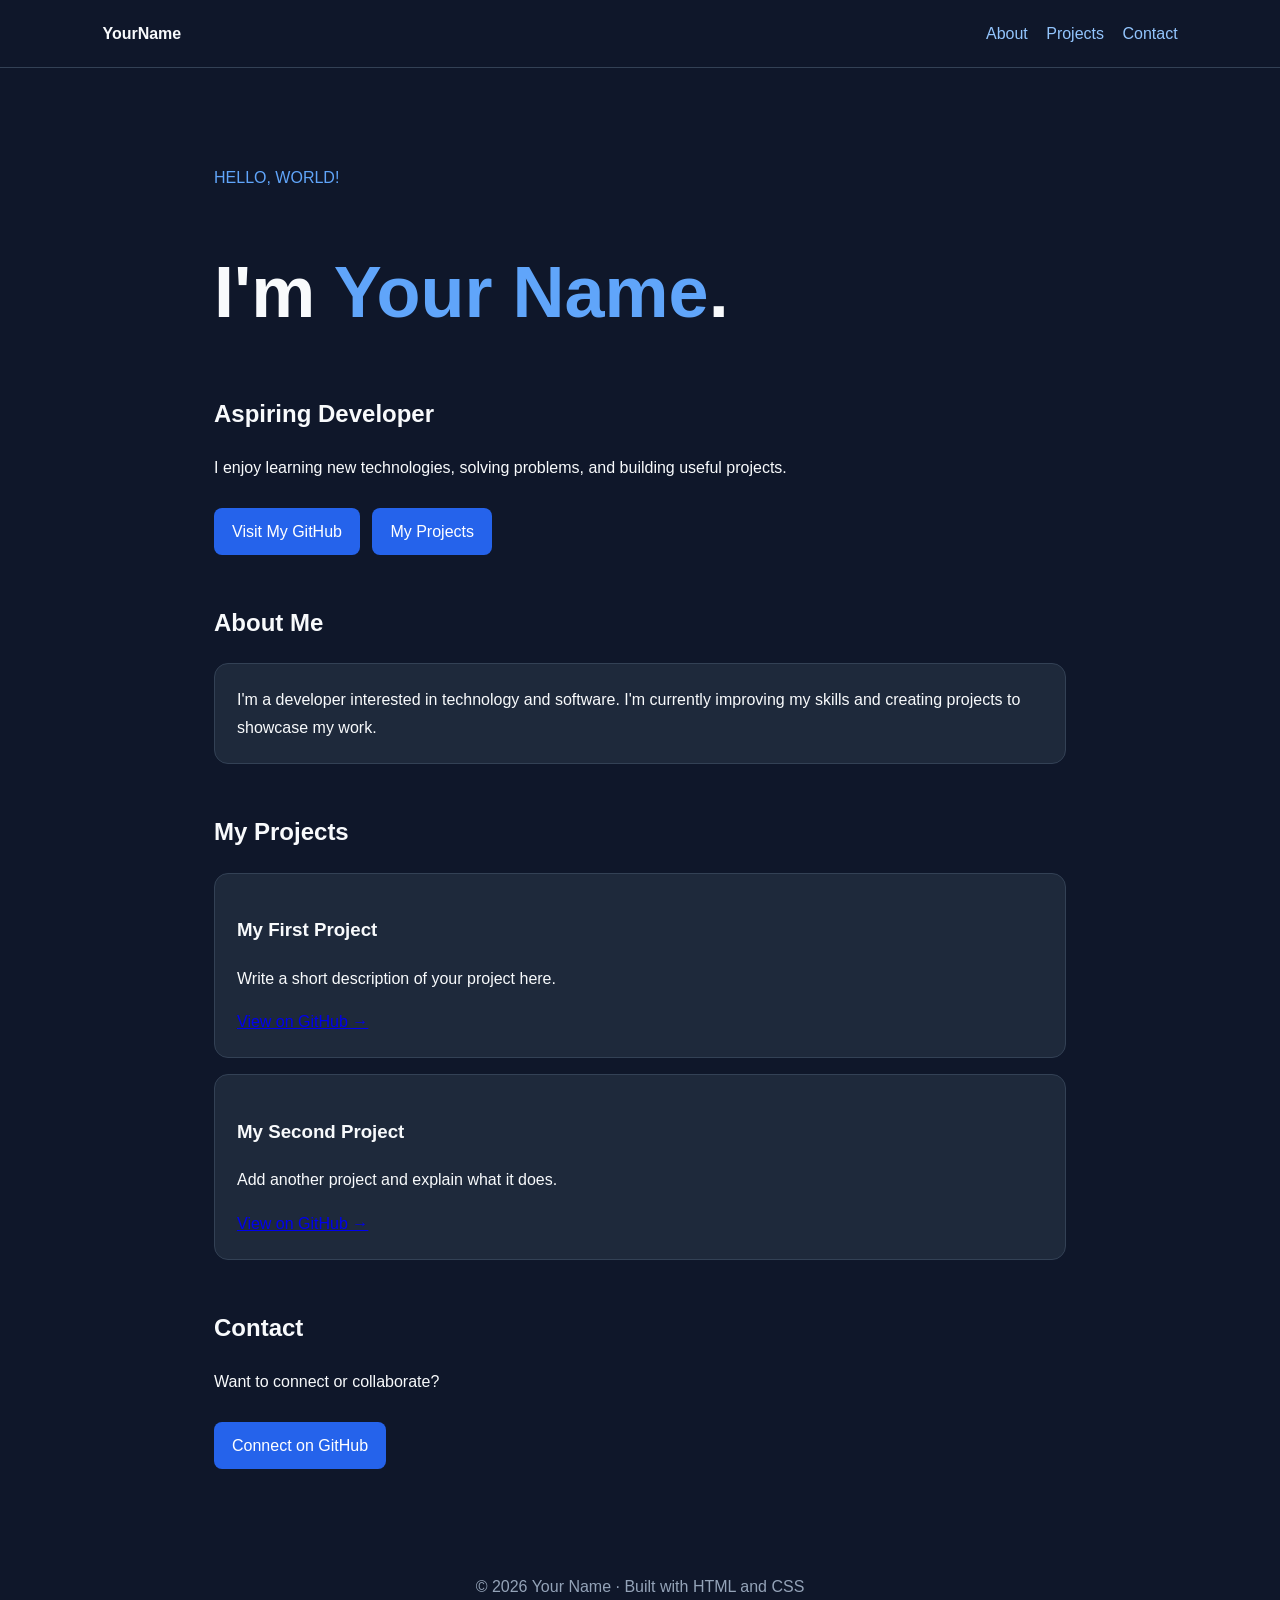
==== index.html @ 6947a916 "Create initial portfolio HTML structure This HTML file serves as a personal portfolio, showcasing th" ====
<!DOCTYPE html>
<html lang="en">
<head>
  <meta charset="UTF-8">
  <meta name="viewport" content="width=device-width, initial-scale=1.0">
  <title>Your Name | Portfolio</title>
  <style>
    * { box-sizing: border-box; }

    body {
      margin: 0;
      font-family: Arial, sans-serif;
      background: #0f172a;
      color: #f8fafc;
      line-height: 1.7;
    }

    nav {
      padding: 20px 8%;
      display: flex;
      justify-content: space-between;
      align-items: center;
      border-bottom: 1px solid #334155;
    }

    nav a, .button {
      color: #93c5fd;
      text-decoration: none;
      margin-left: 14px;
    }

    main {
      max-width: 900px;
      margin: auto;
      padding: 80px 24px;
    }

    h1 { font-size: clamp(2.5rem, 7vw, 4.5rem); line-height: 1.15; }
    h2 { margin-top: 48px; }
    .highlight { color: #60a5fa; }

    .card {
      background: #1e293b;
      padding: 22px;
      border-radius: 14px;
      margin: 16px 0;
      border: 1px solid #334155;
    }

    .button {
      display: inline-block;
      background: #2563eb;
      color: white;
      padding: 10px 18px;
      border-radius: 8px;
      margin: 10px 8px 0 0;
    }

    footer {
      text-align: center;
      padding: 24px;
      color: #94a3b8;
    }
  </style>
</head>
<body>
  <nav>
    <strong>YourName</strong>
    <div>
      <a href="#about">About</a>
      <a href="#projects">Projects</a>
      <a href="#contact">Contact</a>
    </div>
  </nav>

  <main>
    <section>
      <p class="highlight">HELLO, WORLD!</p>
      <h1>I'm <span class="highlight">Your Name</span>.</h1>
      <h2 style="margin-top: 0">Aspiring Developer</h2>
      <p>
        I enjoy learning new technologies, solving problems,
        and building useful projects.
      </p>
      <a class="button" href="https://github.com/yourusername">
        Visit My GitHub
      </a>
      <a class="button" href="#projects">My Projects</a>
    </section>

    <section id="about">
      <h2>About Me</h2>
      <div class="card">
        I'm a developer interested in technology and software.
        I'm currently improving my skills and creating projects
        to showcase my work.
      </div>
    </section>

    <section id="projects">
      <h2>My Projects</h2>
      <div class="card">
        <h3>My First Project</h3>
        <p>Write a short description of your project here.</p>
        <a href="https://github.com/yourusername">
          View on GitHub →
        </a>
      </div>
      <div class="card">
        <h3>My Second Project</h3>
        <p>Add another project and explain what it does.</p>
        <a href="https://github.com/yourusername">
          View on GitHub →
        </a>
      </div>
    </section>

    <section id="contact">
      <h2>Contact</h2>
      <p>Want to connect or collaborate?</p>
      <a class="button"
         href="https://github.com/yourusername">
        Connect on GitHub
      </a>
    </section>
  </main>

  <footer>
    © 2026 Your Name · Built with HTML and CSS
  </footer>
</body>
</html>
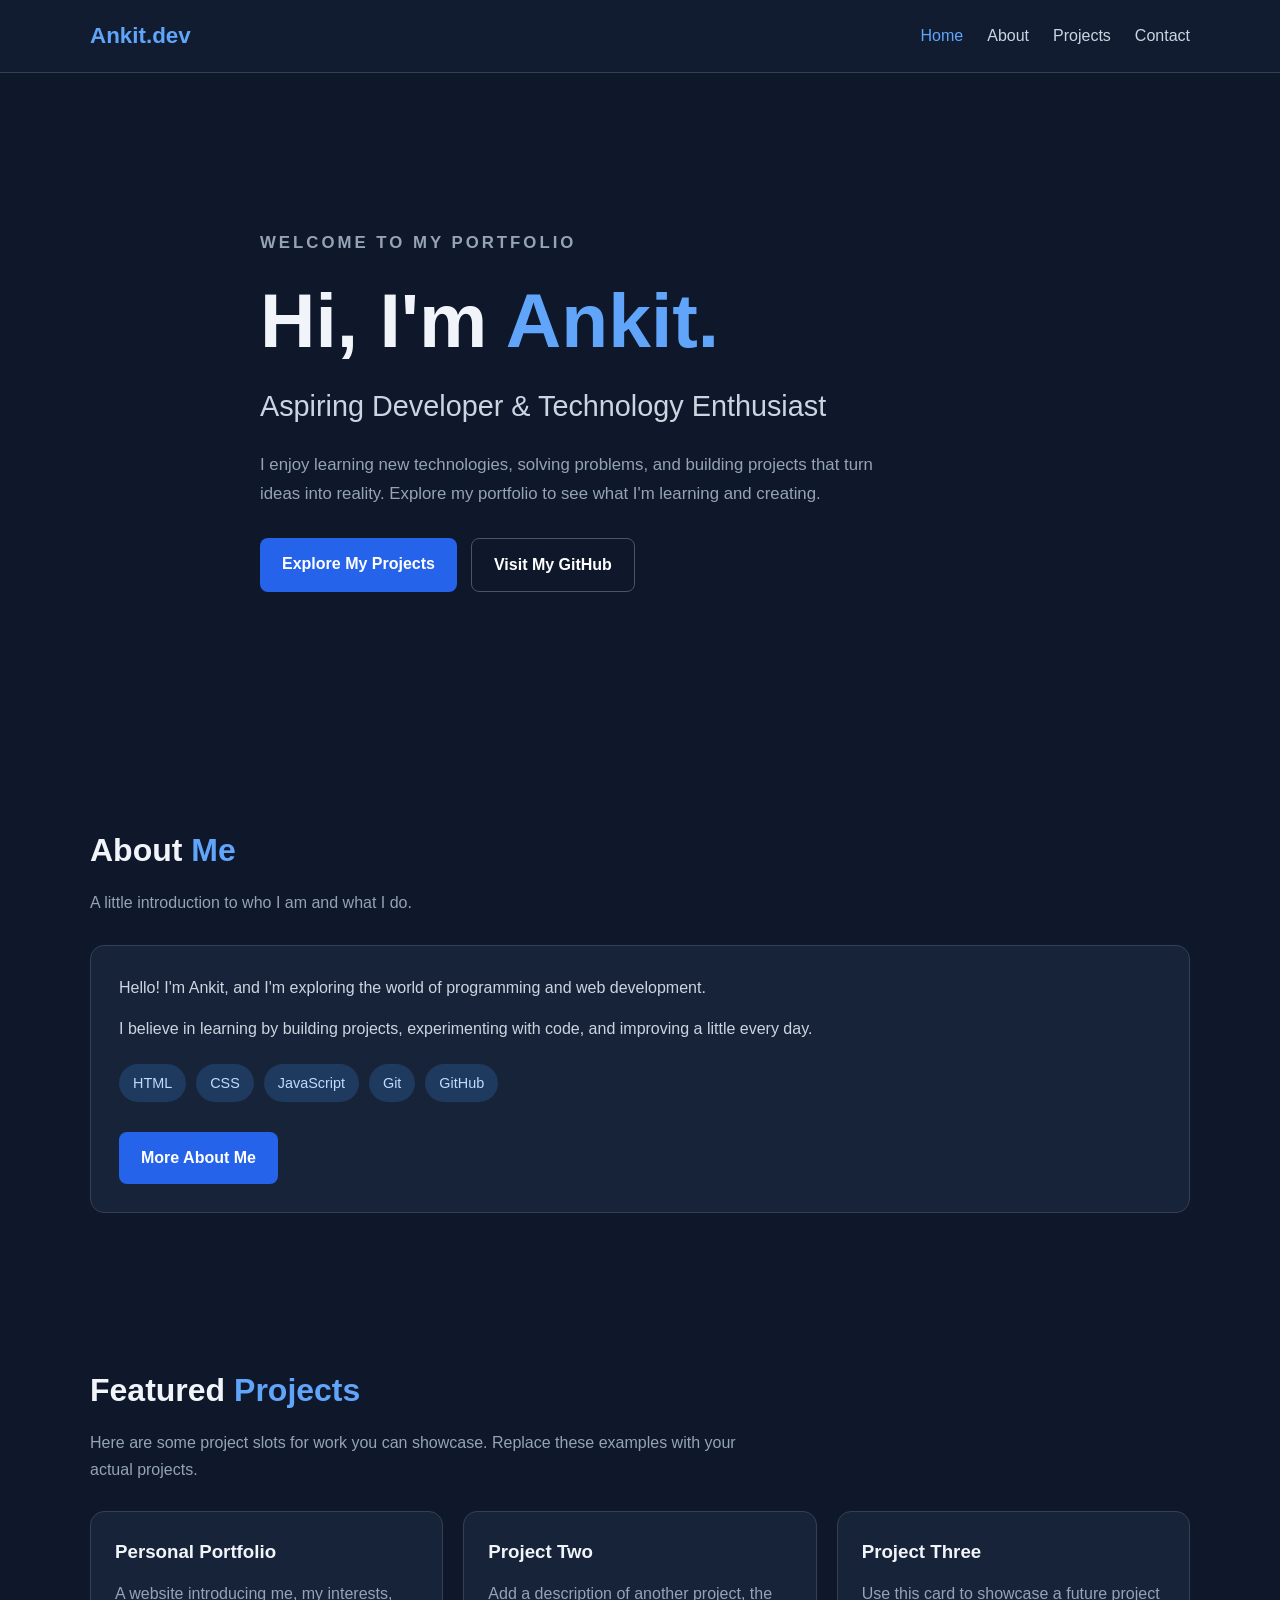
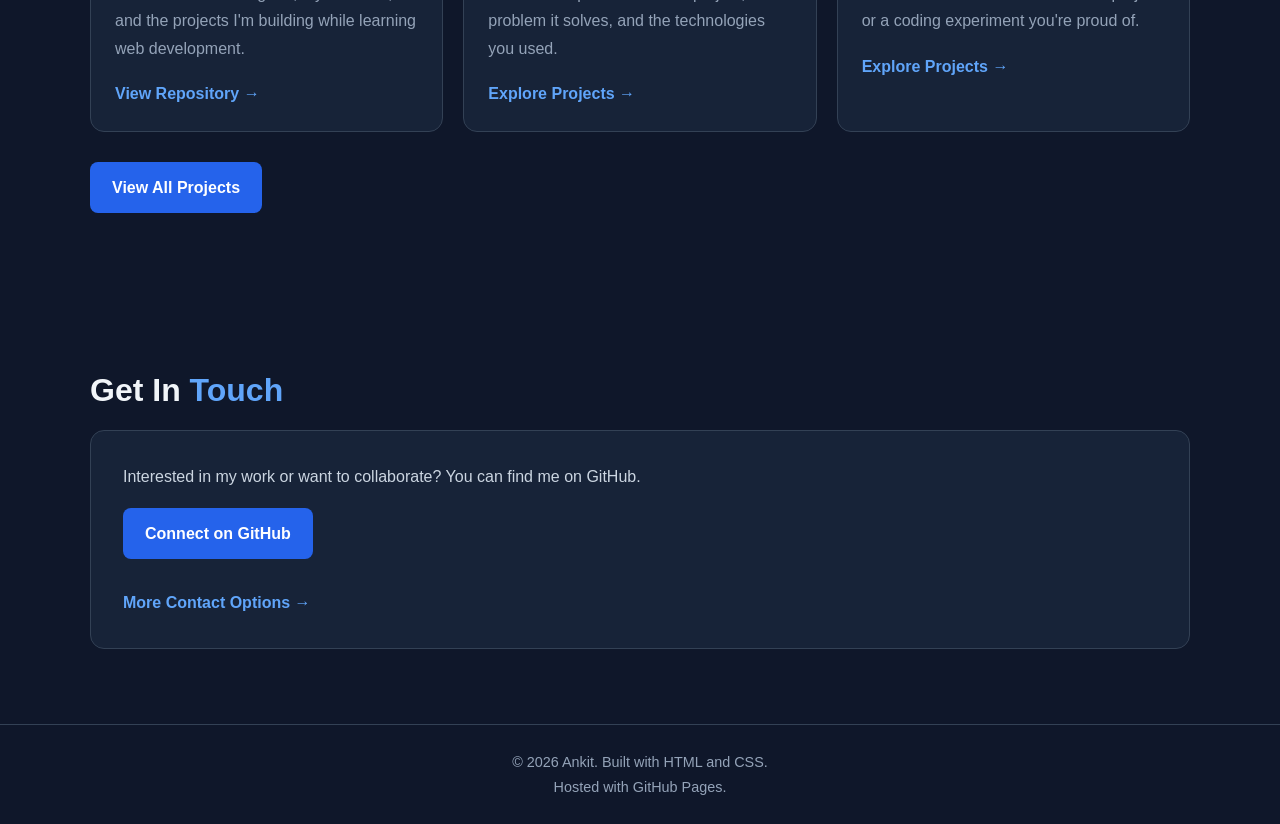
==== commit 2b00a480: "Revise portfolio details and styling for Ankit Updated the title and various sections of the portfol" ====
--- a/index.html
+++ b/index.html
@@ -4,130 +4,457 @@
 <head>
   <meta charset="UTF-8">
   <meta name="viewport" content="width=device-width, initial-scale=1.0">
-  <title>Your Name | Portfolio</title>
+
+  <title>Ankit | Developer Portfolio</title>
+  <meta name="description" content="Welcome to Ankit's personal developer portfolio. Explore my skills, projects, and contact information.">
+
   <style>
-    * { box-sizing: border-box; }
+    /* ===== GENERAL STYLES ===== */
+    * {
+      margin: 0;
+      padding: 0;
+      box-sizing: border-box;
+    }
+
+    html {
+      scroll-behavior: smooth;
+      scroll-padding-top: 90px;
+    }
 
     body {
-      margin: 0;
       font-family: Arial, sans-serif;
       background: #0f172a;
-      color: #f8fafc;
+      color: #f1f5f9;
       line-height: 1.7;
     }
 
+    a {
+      color: inherit;
+      text-decoration: none;
+    }
+
+    .container {
+      width: min(1100px, 90%);
+      margin: auto;
+    }
+
+    .highlight {
+      color: #60a5fa;
+    }
+
+    /* ===== NAVIGATION ===== */
     nav {
-      padding: 20px 8%;
+      background: #111c31;
+      border-bottom: 1px solid #334155;
+      position: sticky;
+      top: 0;
+      z-index: 100;
+    }
+
+    .nav-container {
+      min-height: 72px;
       display: flex;
       justify-content: space-between;
       align-items: center;
-      border-bottom: 1px solid #334155;
-    }
-
-    nav a, .button {
-      color: #93c5fd;
-      text-decoration: none;
-      margin-left: 14px;
-    }
-
-    main {
-      max-width: 900px;
-      margin: auto;
-      padding: 80px 24px;
-    }
-
-    h1 { font-size: clamp(2.5rem, 7vw, 4.5rem); line-height: 1.15; }
-    h2 { margin-top: 48px; }
-    .highlight { color: #60a5fa; }
-
-    .card {
-      background: #1e293b;
-      padding: 22px;
-      border-radius: 14px;
-      margin: 16px 0;
-      border: 1px solid #334155;
-    }
-
-    .button {
+      gap: 20px;
+    }
+
+    .logo {
+      font-size: 1.4rem;
+      font-weight: bold;
+      color: #60a5fa;
+    }
+
+    .nav-links {
+      display: flex;
+      align-items: center;
+      gap: 24px;
+      list-style: none;
+    }
+
+    .nav-links a {
+      color: #cbd5e1;
+      transition: color 0.2s;
+    }
+
+    .nav-links a:hover,
+    .nav-links a.active {
+      color: #60a5fa;
+    }
+
+    /* ===== HERO SECTION ===== */
+    .hero {
+      min-height: 75vh;
+      display: flex;
+      align-items: center;
+      padding: 80px 0;
+    }
+
+    .hero-content {
+      max-width: 760px;
+    }
+
+    .eyebrow {
+      color: #60a5fa;
+      font-weight: bold;
+      letter-spacing: 3px;
+      font-size: 0.85rem;
+    }
+
+    h1 {
+      font-size: clamp(2.6rem, 7vw, 4.8rem);
+      line-height: 1.15;
+      margin: 18px 0;
+    }
+
+    .hero h2 {
+      color: #cbd5e1;
+      font-size: clamp(1.2rem, 3vw, 1.8rem);
+      font-weight: normal;
+      margin-bottom: 20px;
+    }
+
+    .hero p {
+      color: #94a3b8;
+      max-width: 620px;
+      font-size: 1.05rem;
+    }
+
+    .buttons {
+      display: flex;
+      flex-wrap: wrap;
+      gap: 14px;
+      margin-top: 30px;
+    }
+
+    .btn {
       display: inline-block;
       background: #2563eb;
       color: white;
-      padding: 10px 18px;
+      padding: 12px 22px;
       border-radius: 8px;
-      margin: 10px 8px 0 0;
-    }
-
+      font-weight: bold;
+      transition: background 0.2s, transform 0.2s;
+    }
+
+    .btn:hover {
+      background: #1d4ed8;
+      transform: translateY(-2px);
+    }
+
+    .btn-outline {
+      background: transparent;
+      border: 1px solid #475569;
+    }
+
+    .btn-outline:hover {
+      background: #1e293b;
+    }
+
+    /* ===== SHARED SECTION STYLES ===== */
+    section.content-section {
+      padding: 75px 0;
+    }
+
+    .section-title {
+      font-size: 2rem;
+      margin-bottom: 12px;
+    }
+
+    .section-description {
+      color: #94a3b8;
+      max-width: 680px;
+      margin-bottom: 28px;
+    }
+
+    /* ===== ABOUT SECTION ===== */
+    .about-box {
+      background: #172338;
+      border: 1px solid #334155;
+      padding: 28px;
+      border-radius: 14px;
+    }
+
+    .about-box p {
+      color: #cbd5e1;
+      margin-bottom: 14px;
+    }
+
+    .skills {
+      display: flex;
+      flex-wrap: wrap;
+      gap: 10px;
+      margin-top: 22px;
+    }
+
+    .skill {
+      background: #1e3a5f;
+      color: #bfdbfe;
+      padding: 7px 14px;
+      border-radius: 20px;
+      font-size: 0.9rem;
+    }
+
+    /* ===== PROJECTS SECTION ===== */
+    .project-grid {
+      display: grid;
+      grid-template-columns: repeat(3, minmax(0, 1fr));
+      gap: 20px;
+    }
+
+    .project-card {
+      background: #172338;
+      border: 1px solid #334155;
+      border-radius: 14px;
+      padding: 24px;
+      transition: transform 0.2s, border-color 0.2s;
+    }
+
+    .project-card:hover {
+      transform: translateY(-5px);
+      border-color: #60a5fa;
+    }
+
+    .project-card h3 {
+      margin-bottom: 12px;
+    }
+
+    .project-card p {
+      color: #94a3b8;
+      margin-bottom: 18px;
+    }
+
+    .project-link {
+      color: #60a5fa;
+      font-weight: bold;
+    }
+
+    /* ===== CONTACT SECTION ===== */
+    .contact-box {
+      background: #172338;
+      border: 1px solid #334155;
+      padding: 32px;
+      border-radius: 14px;
+    }
+
+    .contact-box p {
+      color: #cbd5e1;
+      margin-bottom: 18px;
+    }
+
+    /* ===== FOOTER ===== */
     footer {
+      border-top: 1px solid #334155;
       text-align: center;
-      padding: 24px;
+      padding: 25px 0;
       color: #94a3b8;
+      font-size: 0.9rem;
+    }
+
+    /* ===== MOBILE RESPONSIVENESS ===== */
+    @media (max-width: 760px) {
+      .nav-container {
+        flex-direction: column;
+        padding: 16px 0;
+      }
+
+      .nav-links {
+        justify-content: center;
+        flex-wrap: wrap;
+        gap: 12px 18px;
+      }
+
+      .hero {
+        min-height: auto;
+        padding: 75px 0;
+      }
+
+      .project-grid {
+        grid-template-columns: 1fr;
+      }
+
+      section.content-section {
+        padding: 55px 0;
+      }
     }
   </style>
 </head>
+
 <body>
+
+  <!-- ===== NAVIGATION BAR ===== -->
   <nav>
-    <strong>YourName</strong>
-    <div>
-      <a href="#about">About</a>
-      <a href="#projects">Projects</a>
-      <a href="#contact">Contact</a>
+    <div class="container nav-container">
+      <a class="logo" href="index.html">Ankit.dev</a>
+
+      <ul class="nav-links">
+        <li><a class="active" href="index.html">Home</a></li>
+        <li><a href="about.html">About</a></li>
+        <li><a href="projects.html">Projects</a></li>
+        <li><a href="contact.html">Contact</a></li>
+      </ul>
     </div>
   </nav>
 
+  <!-- ===== HOME / HERO SECTION ===== -->
   <main>
-    <section>
-      <p class="highlight">HELLO, WORLD!</p>
-      <h1>I'm <span class="highlight">Your Name</span>.</h1>
-      <h2 style="margin-top: 0">Aspiring Developer</h2>
-      <p>
-        I enjoy learning new technologies, solving problems,
-        and building useful projects.
-      </p>
-      <a class="button" href="https://github.com/yourusername">
-        Visit My GitHub
-      </a>
-      <a class="button" href="#projects">My Projects</a>
-    </section>
-
-    <section id="about">
-      <h2>About Me</h2>
-      <div class="card">
-        I'm a developer interested in technology and software.
-        I'm currently improving my skills and creating projects
-        to showcase my work.
+    <section class="hero">
+      <div class="container hero-content">
+        <p class="eyebrow">WELCOME TO MY PORTFOLIO</p>
+
+        <h1>Hi, I'm <span class="highlight">Ankit.</span></h1>
+
+        <h2>Aspiring Developer & Technology Enthusiast</h2>
+
+        <p>
+          I enjoy learning new technologies, solving problems,
+          and building projects that turn ideas into reality.
+          Explore my portfolio to see what I'm learning and creating.
+        </p>
+
+        <div class="buttons">
+          <a class="btn" href="projects.html">Explore My Projects</a>
+
+          <a
+            class="btn btn-outline"
+            href="https://github.com/ankit-kr04"
+            target="_blank"
+            rel="noopener noreferrer"
+          >
+            Visit My GitHub
+          </a>
+        </div>
       </div>
     </section>
 
-    <section id="projects">
-      <h2>My Projects</h2>
-      <div class="card">
-        <h3>My First Project</h3>
-        <p>Write a short description of your project here.</p>
-        <a href="https://github.com/yourusername">
-          View on GitHub →
-        </a>
-      </div>
-      <div class="card">
-        <h3>My Second Project</h3>
-        <p>Add another project and explain what it does.</p>
-        <a href="https://github.com/yourusername">
-          View on GitHub →
-        </a>
+    <!-- ===== ABOUT SECTION ===== -->
+    <section class="content-section" id="about">
+      <div class="container">
+        <h2 class="section-title">About <span class="highlight">Me</span></h2>
+
+        <p class="section-description">
+          A little introduction to who I am and what I do.
+        </p>
+
+        <div class="about-box">
+          <p>
+            Hello! I'm Ankit, and I'm exploring the world of
+            programming and web development.
+          </p>
+
+          <p>
+            I believe in learning by building projects, experimenting
+            with code, and improving a little every day.
+          </p>
+
+          <div class="skills">
+            <span class="skill">HTML</span>
+            <span class="skill">CSS</span>
+            <span class="skill">JavaScript</span>
+            <span class="skill">Git</span>
+            <span class="skill">GitHub</span>
+          </div>
+
+          <div class="buttons">
+            <a class="btn" href="about.html">More About Me</a>
+          </div>
+        </div>
       </div>
     </section>
 
-    <section id="contact">
-      <h2>Contact</h2>
-      <p>Want to connect or collaborate?</p>
-      <a class="button"
-         href="https://github.com/yourusername">
-        Connect on GitHub
-      </a>
+    <!-- ===== PROJECTS SECTION ===== -->
+    <section class="content-section" id="projects">
+      <div class="container">
+        <h2 class="section-title">Featured <span class="highlight">Projects</span></h2>
+
+        <p class="section-description">
+          Here are some project slots for work you can showcase.
+          Replace these examples with your actual projects.
+        </p>
+
+        <div class="project-grid">
+          <article class="project-card">
+            <h3>Personal Portfolio</h3>
+            <p>
+              A website introducing me, my interests, and the projects
+              I'm building while learning web development.
+            </p>
+            <a
+              class="project-link"
+              href="https://github.com/ankit-kr04/ankit-kr04.github.io"
+              target="_blank"
+              rel="noopener noreferrer"
+            >
+              View Repository →
+            </a>
+          </article>
+
+          <article class="project-card">
+            <h3>Project Two</h3>
+            <p>
+              Add a description of another project, the problem it
+              solves, and the technologies you used.
+            </p>
+            <a class="project-link" href="projects.html">
+              Explore Projects →
+            </a>
+          </article>
+
+          <article class="project-card">
+            <h3>Project Three</h3>
+            <p>
+              Use this card to showcase a future project or a coding
+              experiment you're proud of.
+            </p>
+            <a class="project-link" href="projects.html">
+              Explore Projects →
+            </a>
+          </article>
+        </div>
+
+        <div class="buttons">
+          <a class="btn" href="projects.html">View All Projects</a>
+        </div>
+      </div>
+    </section>
+
+    <!-- ===== CONTACT SECTION ===== -->
+    <section class="content-section" id="contact">
+      <div class="container">
+        <h2 class="section-title">Get In <span class="highlight">Touch</span></h2>
+
+        <div class="contact-box">
+          <p>
+            Interested in my work or want to collaborate?
+            You can find me on GitHub.
+          </p>
+
+          <a
+            class="btn"
+            href="https://github.com/ankit-kr04"
+            target="_blank"
+            rel="noopener noreferrer"
+          >
+            Connect on GitHub
+          </a>
+
+          <div class="buttons">
+            <a class="project-link" href="contact.html">
+              More Contact Options →
+            </a>
+          </div>
+        </div>
+      </div>
     </section>
   </main>
 
+  <!-- ===== FOOTER ===== -->
   <footer>
-    © 2026 Your Name · Built with HTML and CSS
+    <div class="container">
+      <p>© 2026 Ankit. Built with HTML and CSS.</p>
+      <p>Hosted with GitHub Pages.</p>
+    </div>
   </footer>
+
 </body>
 </html>
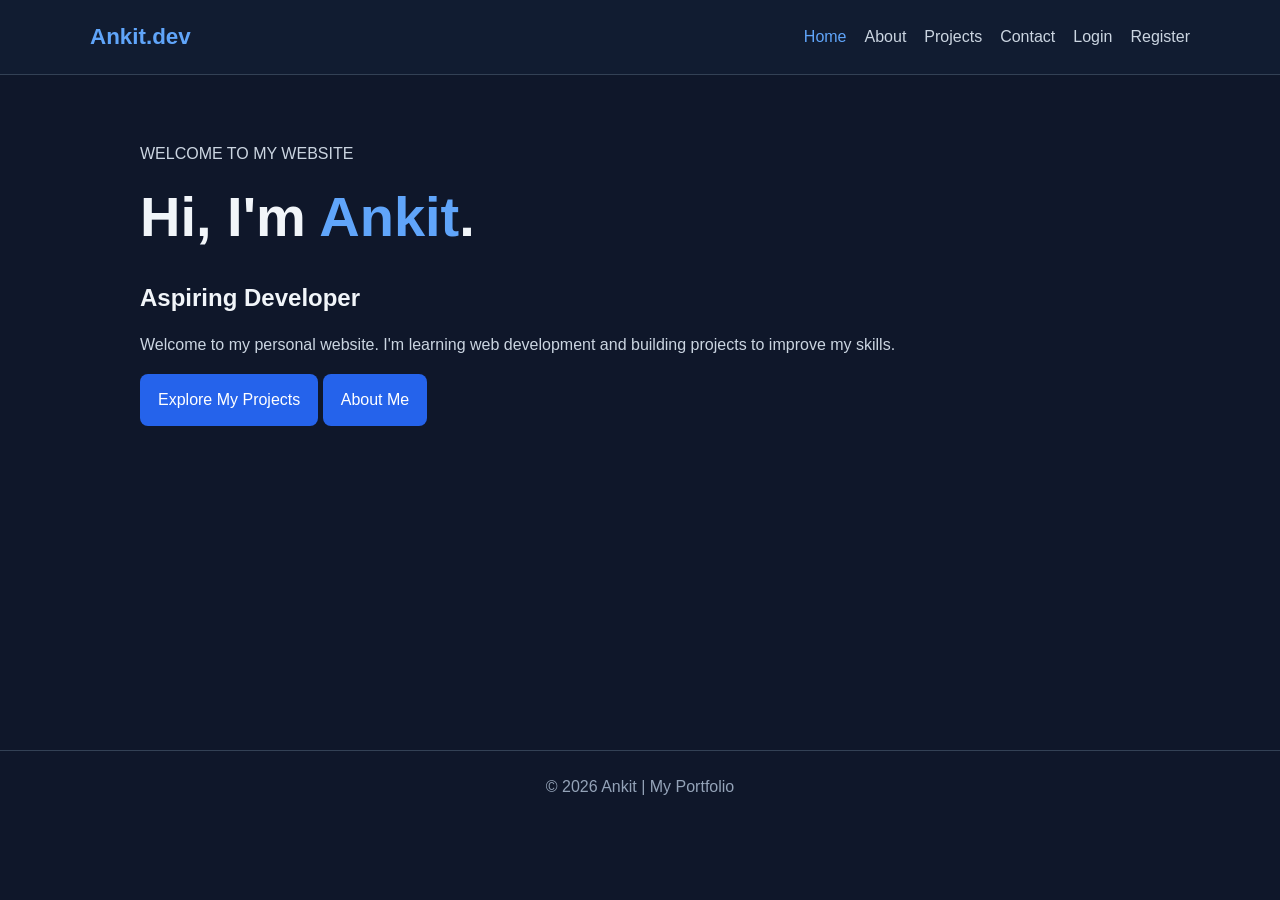
==== commit 2c0454ea: "Revise index.html structure and content Updated the HTML structure, including a new viewport meta ta" ====
--- a/index.html
+++ b/index.html
@@ -3,458 +3,37 @@
 <html lang="en">
 <head>
   <meta charset="UTF-8">
-  <meta name="viewport" content="width=device-width, initial-scale=1.0">
-
-  <title>Ankit | Developer Portfolio</title>
-  <meta name="description" content="Welcome to Ankit's personal developer portfolio. Explore my skills, projects, and contact information.">
-
-  <style>
-    /* ===== GENERAL STYLES ===== */
-    * {
-      margin: 0;
-      padding: 0;
-      box-sizing: border-box;
-    }
-
-    html {
-      scroll-behavior: smooth;
-      scroll-padding-top: 90px;
-    }
-
-    body {
-      font-family: Arial, sans-serif;
-      background: #0f172a;
-      color: #f1f5f9;
-      line-height: 1.7;
-    }
-
-    a {
-      color: inherit;
-      text-decoration: none;
-    }
-
-    .container {
-      width: min(1100px, 90%);
-      margin: auto;
-    }
-
-    .highlight {
-      color: #60a5fa;
-    }
-
-    /* ===== NAVIGATION ===== */
-    nav {
-      background: #111c31;
-      border-bottom: 1px solid #334155;
-      position: sticky;
-      top: 0;
-      z-index: 100;
-    }
-
-    .nav-container {
-      min-height: 72px;
-      display: flex;
-      justify-content: space-between;
-      align-items: center;
-      gap: 20px;
-    }
-
-    .logo {
-      font-size: 1.4rem;
-      font-weight: bold;
-      color: #60a5fa;
-    }
-
-    .nav-links {
-      display: flex;
-      align-items: center;
-      gap: 24px;
-      list-style: none;
-    }
-
-    .nav-links a {
-      color: #cbd5e1;
-      transition: color 0.2s;
-    }
-
-    .nav-links a:hover,
-    .nav-links a.active {
-      color: #60a5fa;
-    }
-
-    /* ===== HERO SECTION ===== */
-    .hero {
-      min-height: 75vh;
-      display: flex;
-      align-items: center;
-      padding: 80px 0;
-    }
-
-    .hero-content {
-      max-width: 760px;
-    }
-
-    .eyebrow {
-      color: #60a5fa;
-      font-weight: bold;
-      letter-spacing: 3px;
-      font-size: 0.85rem;
-    }
-
-    h1 {
-      font-size: clamp(2.6rem, 7vw, 4.8rem);
-      line-height: 1.15;
-      margin: 18px 0;
-    }
-
-    .hero h2 {
-      color: #cbd5e1;
-      font-size: clamp(1.2rem, 3vw, 1.8rem);
-      font-weight: normal;
-      margin-bottom: 20px;
-    }
-
-    .hero p {
-      color: #94a3b8;
-      max-width: 620px;
-      font-size: 1.05rem;
-    }
-
-    .buttons {
-      display: flex;
-      flex-wrap: wrap;
-      gap: 14px;
-      margin-top: 30px;
-    }
-
-    .btn {
-      display: inline-block;
-      background: #2563eb;
-      color: white;
-      padding: 12px 22px;
-      border-radius: 8px;
-      font-weight: bold;
-      transition: background 0.2s, transform 0.2s;
-    }
-
-    .btn:hover {
-      background: #1d4ed8;
-      transform: translateY(-2px);
-    }
-
-    .btn-outline {
-      background: transparent;
-      border: 1px solid #475569;
-    }
-
-    .btn-outline:hover {
-      background: #1e293b;
-    }
-
-    /* ===== SHARED SECTION STYLES ===== */
-    section.content-section {
-      padding: 75px 0;
-    }
-
-    .section-title {
-      font-size: 2rem;
-      margin-bottom: 12px;
-    }
-
-    .section-description {
-      color: #94a3b8;
-      max-width: 680px;
-      margin-bottom: 28px;
-    }
-
-    /* ===== ABOUT SECTION ===== */
-    .about-box {
-      background: #172338;
-      border: 1px solid #334155;
-      padding: 28px;
-      border-radius: 14px;
-    }
-
-    .about-box p {
-      color: #cbd5e1;
-      margin-bottom: 14px;
-    }
-
-    .skills {
-      display: flex;
-      flex-wrap: wrap;
-      gap: 10px;
-      margin-top: 22px;
-    }
-
-    .skill {
-      background: #1e3a5f;
-      color: #bfdbfe;
-      padding: 7px 14px;
-      border-radius: 20px;
-      font-size: 0.9rem;
-    }
-
-    /* ===== PROJECTS SECTION ===== */
-    .project-grid {
-      display: grid;
-      grid-template-columns: repeat(3, minmax(0, 1fr));
-      gap: 20px;
-    }
-
-    .project-card {
-      background: #172338;
-      border: 1px solid #334155;
-      border-radius: 14px;
-      padding: 24px;
-      transition: transform 0.2s, border-color 0.2s;
-    }
-
-    .project-card:hover {
-      transform: translateY(-5px);
-      border-color: #60a5fa;
-    }
-
-    .project-card h3 {
-      margin-bottom: 12px;
-    }
-
-    .project-card p {
-      color: #94a3b8;
-      margin-bottom: 18px;
-    }
-
-    .project-link {
-      color: #60a5fa;
-      font-weight: bold;
-    }
-
-    /* ===== CONTACT SECTION ===== */
-    .contact-box {
-      background: #172338;
-      border: 1px solid #334155;
-      padding: 32px;
-      border-radius: 14px;
-    }
-
-    .contact-box p {
-      color: #cbd5e1;
-      margin-bottom: 18px;
-    }
-
-    /* ===== FOOTER ===== */
-    footer {
-      border-top: 1px solid #334155;
-      text-align: center;
-      padding: 25px 0;
-      color: #94a3b8;
-      font-size: 0.9rem;
-    }
-
-    /* ===== MOBILE RESPONSIVENESS ===== */
-    @media (max-width: 760px) {
-      .nav-container {
-        flex-direction: column;
-        padding: 16px 0;
-      }
-
-      .nav-links {
-        justify-content: center;
-        flex-wrap: wrap;
-        gap: 12px 18px;
-      }
-
-      .hero {
-        min-height: auto;
-        padding: 75px 0;
-      }
-
-      .project-grid {
-        grid-template-columns: 1fr;
-      }
-
-      section.content-section {
-        padding: 55px 0;
-      }
-    }
-  </style>
+  <meta name="viewport" content="width=device-width, initial-scale=1">
+  <title>Home | Ankit</title>
+  <link rel="stylesheet" href="style.css">
 </head>
-
 <body>
-
-  <!-- ===== NAVIGATION BAR ===== -->
-  <nav>
-    <div class="container nav-container">
+  <header>
+    <nav>
       <a class="logo" href="index.html">Ankit.dev</a>
-
       <ul class="nav-links">
         <li><a class="active" href="index.html">Home</a></li>
         <li><a href="about.html">About</a></li>
         <li><a href="projects.html">Projects</a></li>
         <li><a href="contact.html">Contact</a></li>
+        <li><a href="login.html">Login</a></li>
+        <li><a href="register.html">Register</a></li>
       </ul>
-    </div>
-  </nav>
+    </nav>
+  </header>
 
-  <!-- ===== HOME / HERO SECTION ===== -->
   <main>
-    <section class="hero">
-      <div class="container hero-content">
-        <p class="eyebrow">WELCOME TO MY PORTFOLIO</p>
-
-        <h1>Hi, I'm <span class="highlight">Ankit.</span></h1>
-
-        <h2>Aspiring Developer & Technology Enthusiast</h2>
-
-        <p>
-          I enjoy learning new technologies, solving problems,
-          and building projects that turn ideas into reality.
-          Explore my portfolio to see what I'm learning and creating.
-        </p>
-
-        <div class="buttons">
-          <a class="btn" href="projects.html">Explore My Projects</a>
-
-          <a
-            class="btn btn-outline"
-            href="https://github.com/ankit-kr04"
-            target="_blank"
-            rel="noopener noreferrer"
-          >
-            Visit My GitHub
-          </a>
-        </div>
-      </div>
-    </section>
-
-    <!-- ===== ABOUT SECTION ===== -->
-    <section class="content-section" id="about">
-      <div class="container">
-        <h2 class="section-title">About <span class="highlight">Me</span></h2>
-
-        <p class="section-description">
-          A little introduction to who I am and what I do.
-        </p>
-
-        <div class="about-box">
-          <p>
-            Hello! I'm Ankit, and I'm exploring the world of
-            programming and web development.
-          </p>
-
-          <p>
-            I believe in learning by building projects, experimenting
-            with code, and improving a little every day.
-          </p>
-
-          <div class="skills">
-            <span class="skill">HTML</span>
-            <span class="skill">CSS</span>
-            <span class="skill">JavaScript</span>
-            <span class="skill">Git</span>
-            <span class="skill">GitHub</span>
-          </div>
-
-          <div class="buttons">
-            <a class="btn" href="about.html">More About Me</a>
-          </div>
-        </div>
-      </div>
-    </section>
-
-    <!-- ===== PROJECTS SECTION ===== -->
-    <section class="content-section" id="projects">
-      <div class="container">
-        <h2 class="section-title">Featured <span class="highlight">Projects</span></h2>
-
-        <p class="section-description">
-          Here are some project slots for work you can showcase.
-          Replace these examples with your actual projects.
-        </p>
-
-        <div class="project-grid">
-          <article class="project-card">
-            <h3>Personal Portfolio</h3>
-            <p>
-              A website introducing me, my interests, and the projects
-              I'm building while learning web development.
-            </p>
-            <a
-              class="project-link"
-              href="https://github.com/ankit-kr04/ankit-kr04.github.io"
-              target="_blank"
-              rel="noopener noreferrer"
-            >
-              View Repository →
-            </a>
-          </article>
-
-          <article class="project-card">
-            <h3>Project Two</h3>
-            <p>
-              Add a description of another project, the problem it
-              solves, and the technologies you used.
-            </p>
-            <a class="project-link" href="projects.html">
-              Explore Projects →
-            </a>
-          </article>
-
-          <article class="project-card">
-            <h3>Project Three</h3>
-            <p>
-              Use this card to showcase a future project or a coding
-              experiment you're proud of.
-            </p>
-            <a class="project-link" href="projects.html">
-              Explore Projects →
-            </a>
-          </article>
-        </div>
-
-        <div class="buttons">
-          <a class="btn" href="projects.html">View All Projects</a>
-        </div>
-      </div>
-    </section>
-
-    <!-- ===== CONTACT SECTION ===== -->
-    <section class="content-section" id="contact">
-      <div class="container">
-        <h2 class="section-title">Get In <span class="highlight">Touch</span></h2>
-
-        <div class="contact-box">
-          <p>
-            Interested in my work or want to collaborate?
-            You can find me on GitHub.
-          </p>
-
-          <a
-            class="btn"
-            href="https://github.com/ankit-kr04"
-            target="_blank"
-            rel="noopener noreferrer"
-          >
-            Connect on GitHub
-          </a>
-
-          <div class="buttons">
-            <a class="project-link" href="contact.html">
-              More Contact Options →
-            </a>
-          </div>
-        </div>
-      </div>
-    </section>
+    <p>WELCOME TO MY WEBSITE</p>
+    <h1>Hi, I'm <span style="color:#60a5fa">Ankit</span>.</h1>
+    <h2>Aspiring Developer</h2>
+    <p>
+      Welcome to my personal website. I'm learning web development
+      and building projects to improve my skills.
+    </p>
+    <a class="btn" href="projects.html">Explore My Projects</a>
+    <a class="btn" href="about.html">About Me</a>
   </main>
 
-  <!-- ===== FOOTER ===== -->
-  <footer>
-    <div class="container">
-      <p>© 2026 Ankit. Built with HTML and CSS.</p>
-      <p>Hosted with GitHub Pages.</p>
-    </div>
-  </footer>
-
+  <footer>© 2026 Ankit | My Portfolio</footer>
 </body>
 </html>
--- a/style.css
+++ b/style.css
@@ -0,0 +1,148 @@
+
+* {
+  box-sizing: border-box;
+  margin: 0;
+  padding: 0;
+}
+
+body {
+  font-family: Arial, sans-serif;
+  background: #0f172a;
+  color: #f1f5f9;
+  line-height: 1.7;
+}
+
+a {
+  color: #93c5fd;
+  text-decoration: none;
+}
+
+header {
+  background: #111c31;
+  border-bottom: 1px solid #334155;
+  padding: 18px 5%;
+}
+
+nav {
+  max-width: 1100px;
+  margin: auto;
+  display: flex;
+  justify-content: space-between;
+  align-items: center;
+  gap: 18px;
+  flex-wrap: wrap;
+}
+
+.logo {
+  color: #60a5fa;
+  font-size: 1.4rem;
+  font-weight: bold;
+}
+
+.nav-links {
+  display: flex;
+  flex-wrap: wrap;
+  gap: 18px;
+  list-style: none;
+}
+
+.nav-links a {
+  color: #cbd5e1;
+}
+
+.nav-links a:hover,
+.nav-links a.active {
+  color: #60a5fa;
+}
+
+main {
+  width: min(1000px, 90%);
+  min-height: 75vh;
+  margin: 0 auto;
+  padding: 65px 0;
+}
+
+h1 {
+  font-size: clamp(2rem, 5vw, 3.5rem);
+  line-height: 1.2;
+  margin-bottom: 20px;
+}
+
+h2 {
+  margin: 28px 0 12px;
+}
+
+p {
+  color: #cbd5e1;
+  margin-bottom: 16px;
+}
+
+.card {
+  background: #172338;
+  border: 1px solid #334155;
+  border-radius: 14px;
+  padding: 24px;
+  margin: 18px 0;
+}
+
+.grid {
+  display: grid;
+  grid-template-columns: repeat(auto-fit, minmax(230px, 1fr));
+  gap: 18px;
+  margin-top: 25px;
+}
+
+.btn {
+  display: inline-block;
+  background: #2563eb;
+  color: white;
+  border: none;
+  border-radius: 8px;
+  padding: 12px 18px;
+  cursor: pointer;
+  font-size: 1rem;
+}
+
+.btn:hover {
+  background: #1d4ed8;
+}
+
+input, textarea {
+  display: block;
+  width: 100%;
+  margin: 8px 0 18px;
+  padding: 12px;
+  border: 1px solid #475569;
+  border-radius: 7px;
+  background: #0f172a;
+  color: white;
+  font: inherit;
+}
+
+label {
+  display: block;
+  color: #e2e8f0;
+}
+
+.form-card {
+  max-width: 460px;
+  margin: 0 auto;
+}
+
+footer {
+  text-align: center;
+  border-top: 1px solid #334155;
+  padding: 22px;
+  color: #94a3b8;
+}
+
+@media (max-width: 600px) {
+  nav {
+    flex-direction: column;
+  }
+
+  .nav-links {
+    justify-content: center;
+    gap: 12px;
+  }
+}
